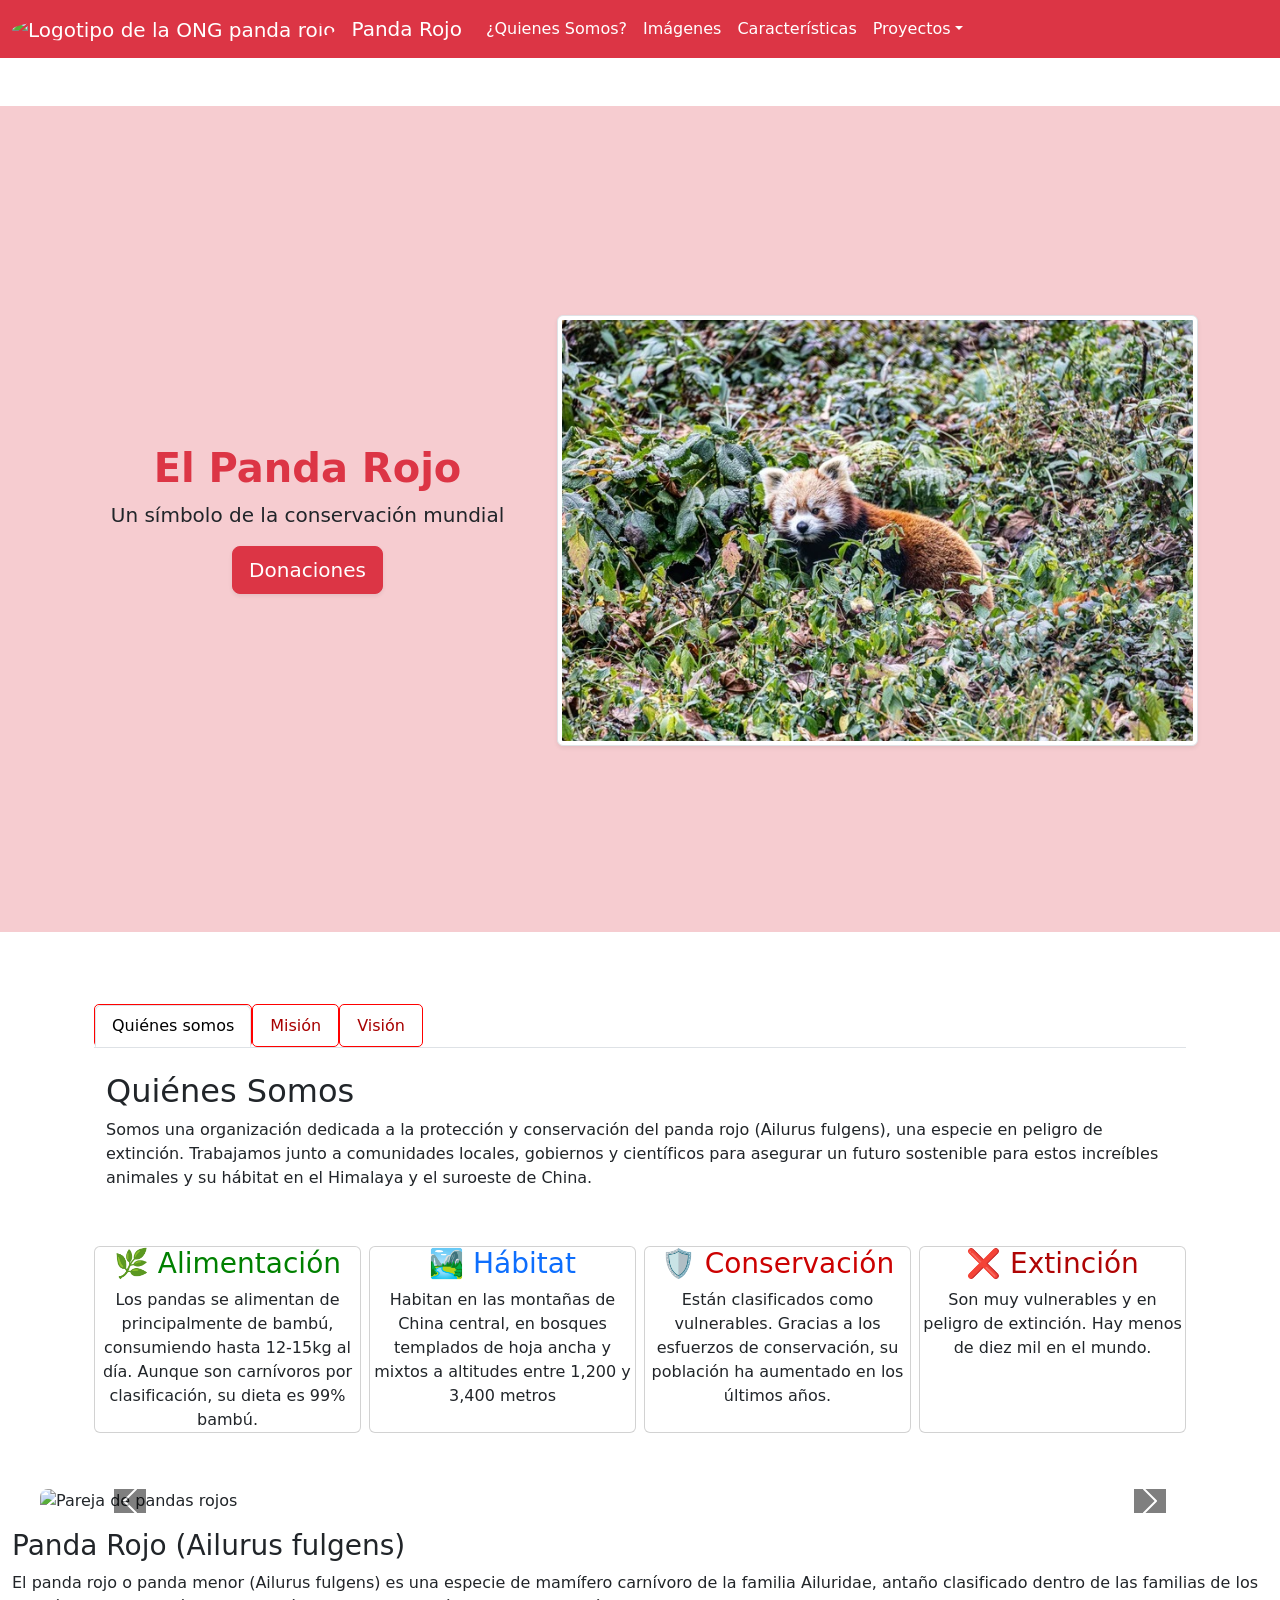
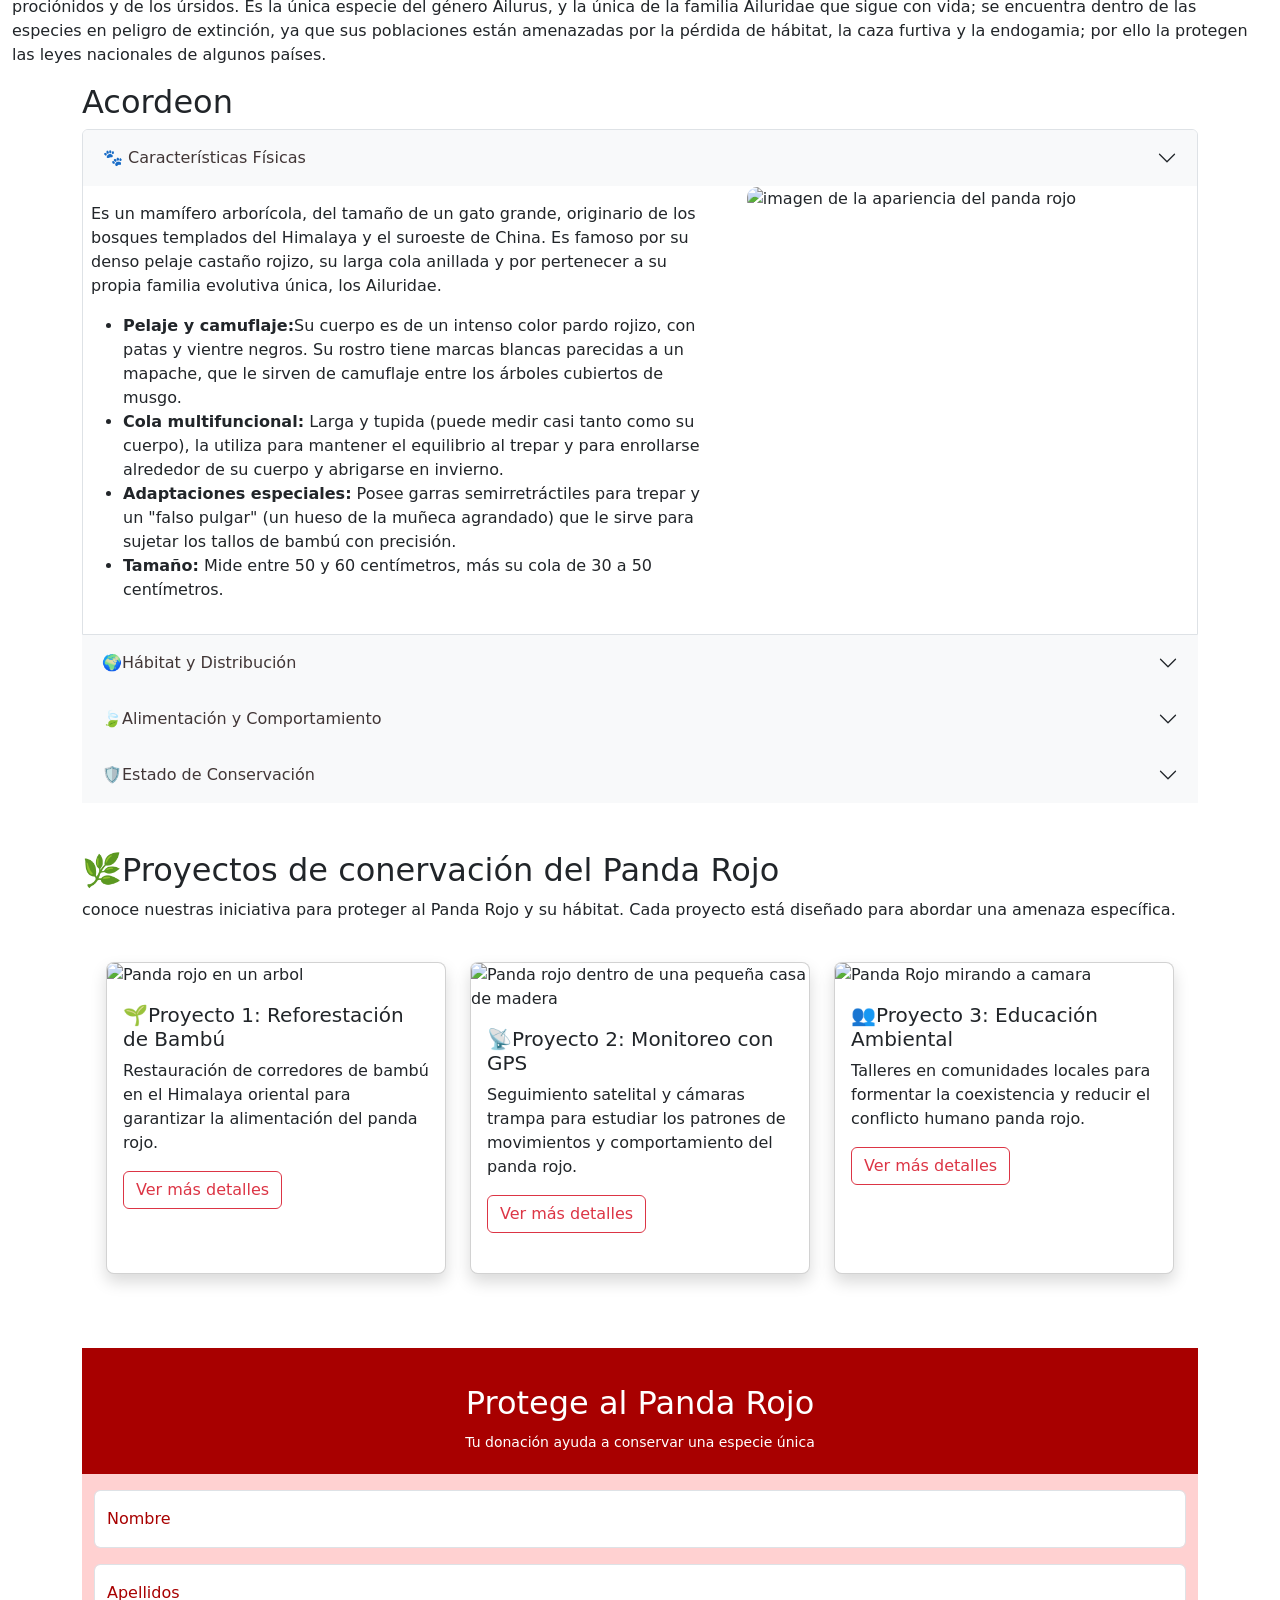
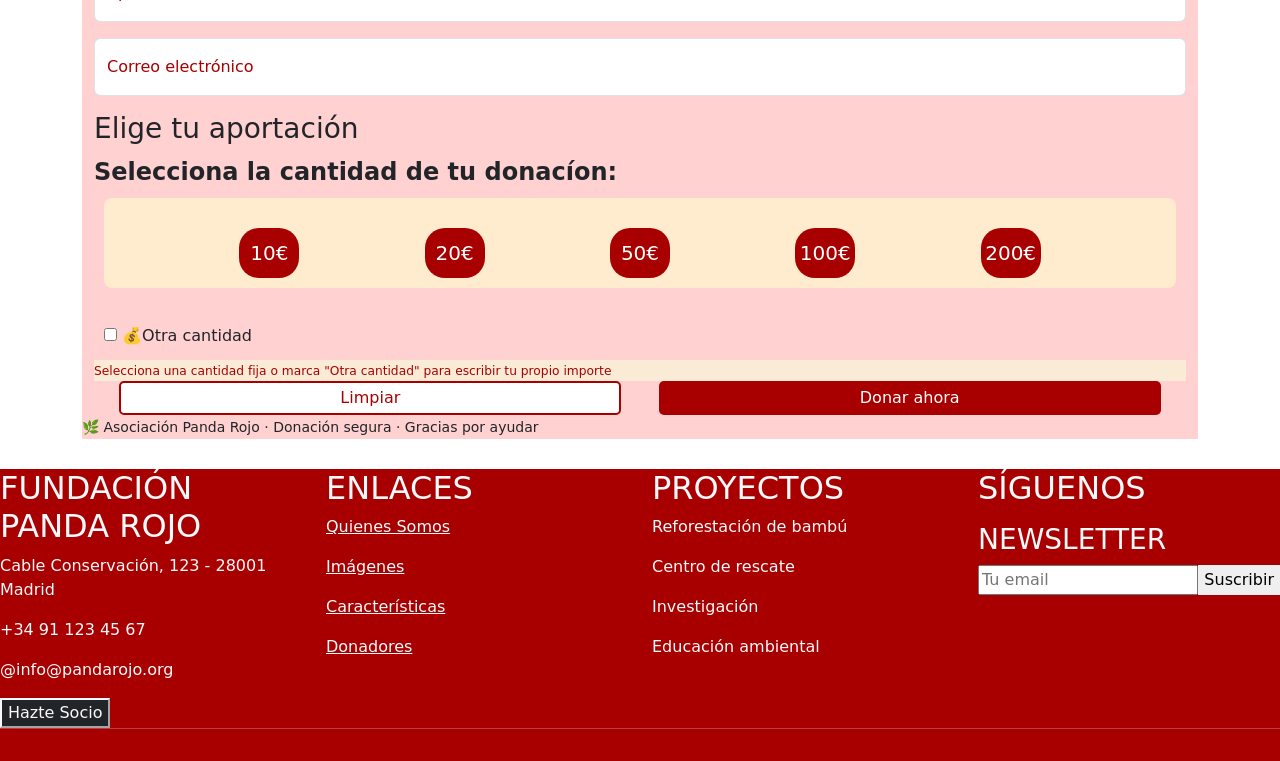
==== index.html @ 5aed1ffd "fsfs" ====
<!DOCTYPE html>
<html lang="es">

<head>
  <meta charset="UTF-8">
  <meta name="viewport" content="width=device-width, initial-scale=1.0">
  <meta name="description" content="Esta pagina es de una ONG para el apoyo del panda Rojo">
  <link rel="stylesheet" href="https://cdnjs.cloudflare.com/ajax/libs/font-awesome/7.0.1/css/all.min.css" integrity="sha512-2SwdPD6INVrV/lHTZbO2nodKhrnDdJK9/kg2XD1r9uGqPo1cUbujc+IYdlYdEErWNu69gVcYgdxlmVmzTWnetw==" crossorigin="anonymous" referrerpolicy="no-referrer" />
   <!-- Estilos cookies -->
  <link rel="stylesheet" href="com">
  <!-- Latest compiled and minified CSS -->
  <link href="https://cdn.jsdelivr.net/npm/bootstrap@5.3.8/dist/css/bootstrap.min.css" rel="stylesheet">

  <!-- Latest compiled JavaScript -->
  <script src="https://cdn.jsdelivr.net/npm/bootstrap@5.3.8/dist/js/bootstrap.bundle.min.js"></script>
    <link rel="icon" href="assets/images/favicon.png" type="image/x-icon">
    <link rel="preconnect" href="https://cdnjs.cloudflare.com" crossorigin>
    <link rel="preconnect" href="https://cdn.jsdelivr.net" crossorigin>
    <link rel="preload" as="image" href="assets/Images/Foto-hero-panda (1).webp" fetchpriority="high">
    <link rel="stylesheet" href="CSS-reto-5/style-reto-5-min.css">
    

  <title>ONG Panda Rojo</title>
</head>
<body>
   <header class="sticky-top">
  <nav class="navbar navbar-expand-sm bg-danger navbar-dark">
    <div class="container-fluid">
      <a class="navbar-brand" href="#">
        <img
          src="https://images.scalebranding.com/red-panda-logo-bfdabe08-b9e3-4516-91c6-111ee44fdf40.jpg" alt="Logotipo de la ONG panda rojo" loading="lazy" style="width:50px; border-radius: 50%;" class="">
      </a>
      <a class="navbar-brand" href="#">Panda Rojo</a> 
      <button class="navbar-toggler" type="button" data-bs-toggle="collapse" data-bs-target="#collapsibleNavbar" aria-label="Barra de navegación de la web">
      <span class="navbar-toggler-icon"></span>
      </button>
      <div class="collapse navbar-collapse text-end" id="collapsibleNavbar">
        <ul class="navbar-nav">
          <li class="nav-item2">
            <a class="nav-link" style="color: white;" href="#Section-bts-1">¿Quienes Somos?</a>
          </li>
          <li class="nav-item2">
            <a class="nav-link" style="color: white;" href="#demo">Imágenes</a>
          </li>
          <li class="nav-item2">
            <a class="nav-link" style="color: white;" href="#accordion">Características</a>
          </li>
          <li class="nav-item2 dropdown">
            <a class="nav-link dropdown-toggle" style="color: white;" href="#" role="button" data-bs-toggle="dropdown">Proyectos</a>
            <ul class="dropdown-menu text-end">
              <li><a class="dropdown-item" href="#card-1">Proyecto 1</a></li>
              <li><a class="dropdown-item" href="#">Proyecto 2</a></li>
              <li><a class="dropdown-item" href="#">Proyecto 3</a></li>
            </ul>
          </li>
        </ul>
      </div>
    </div>
  </nav>
</header>

<main>

  <!-- hero -->
  <section class="container-fluid my-5 py-2 bg-danger bg-opacity-25" >
    <div class="container">
      <div class="row align-items-center d-flex justify-content-center text-center hero">
        <div class="col-md-5 order-1 order-md-0">
          <h1 class="text-danger fs-1 fw-bolder">El Panda Rojo</h1>
          <p class="lead">Un símbolo de la conservación mundial</p>
          <button class="btn btn-danger text-white btn-lg shadow-sm">Donaciones</button>
        </div>
        <div class="col-md-7 order-0 mt-4 mt-md-4 order-md-1 text-center">
          <img src="assets/Images/Foto-hero-panda (1).webp" fetchpriority="high" alt="Panda Rojo en bosque"
            class="img-fluid img-thumbnail shadow-sm w-100">
        </div>
      </div>
    </div>
  </section>

  <section class="container-fluid my-5 py-2" id="Section-bts-1">
    <div class="container">
      <div class="container mt-3">
        <!-- Nav tabs -->
        <ul class="nav nav-tabs" role="tablist">
          <li class="nav-item">
            <a class="nav-link active nav-1" data-bs-toggle="tab" href="#home" aria-label="¿Ha que se dedica nuestra organización?"><i
                class="fa-brands fa-pied-piper-hat"></i>Quiénes somos</a>
          </li>
          <li class="nav-item">
            <a class="nav-link nav-1" aria-label="Nuestro onjetivo dentro de la empresa" data-bs-toggle="tab" href="#menu1"><i class="fa-solid fa-tree"></i>Misión</a>
          </li>
          <li class="nav-item">
            <a class="nav-link nav-1" aria-label="Nuestra meta para el futuro de esta especie" data-bs-toggle="tab" href="#menu2"><i class="fa-solid fa-paw"></i>Visión</a>
          </li>
        </ul>

        <!-- Tab panes -->
        <div class="tab-content">
          <div id="home" class="container tab-pane active"><br>
            <h2>Quiénes Somos</h2>
            <p>Somos una organización dedicada a la protección y conservación del panda rojo (Ailurus fulgens), una
              especie en peligro de extinción. Trabajamos junto a comunidades locales, gobiernos y científicos para
              asegurar un futuro sostenible para estos increíbles animales y su hábitat en el Himalaya y el suroeste de
              China.</p>
          </div>
          <div id="menu1" class="container tab-pane fade"><br>
            <h2>Misión</h2>
            <p>Proteger al panda rojo y su ecosistema mediante programas de conservación, reforestación, educación
              ambientaly combate al tráfico ilegal. Buscamos reducir la pérdida de hábitat y promover la coexistencia
              armoniosa entre humanos y pandas rojos.</p>
          </div>
          <div id="menu2" class="container tab-pane fade"><br>
            <h2>Visión</h2>
            <p>Un mundo donde las poblaciones de pandas rojos prosperen en estado salvaje, sus bosques estén protegidos
              y las comunidades locales sean aliadas activas en la conservación de la biodiversidad.</p>
          </div>
        </div>
      </div>
      <div class="container">
        <div class="row mt-5 text-center g-2 justify-content-center align-items-center align-items-stretch">
          <div class="col-lg-3 col-md-6">
          <div class="card card-item w-100 h-100">
            <h3 class="card-title" style="color: green;"  aria-label="¿Cual es la principal comida del Panda rojo?">🌿 Alimentación</h3>
            <p class="card-text">Los pandas se alimentan de principalmente de bambú, consumiendo hasta 12-15kg al día.
              Aunque son carnívoros por clasificación, su dieta es 99% bambú.</p>
          </div>
         </div>
         <div class="col-lg-3 col-md-6">
          <div class="card card-item w-100 h-100">
            <h3 class="card-title text-primary" aria-label="¿En que ambiente se encuentran los pandas rojos?">🏞️ Hábitat</h3>
            <p class="card-text">Habitan en las montañas de China central, en bosques templados de hoja ancha y mixtos a
              altitudes entre 1,200 y 3,400 metros</p>
          </div>
        </div>
          <div class="col-lg-3 col-md-6">
          <div class="card card-item w-100 h-100">
            <h3 class="card-title" aria-label="¿Como se han podido conservar los pandas rojos?" style="color: rgb(204, 1, 1);">🛡️ Conservación</h3>
            <p class="card-text">Están clasificados como vulnerables. Gracias a los esfuerzos de conservación, su
              población ha aumentado en los últimos años.</p>
          </div>
        </div>
          <div class="col-lg-3 col-md-6">
          <div class="card card-item w-100 h-100">
            <h3 class="card-title" aria-label="¿Los pandas rojos estan en peligro de extinción?" style="color: rgb(175, 4, 4);">❌ Extinción</h3>
            <p class="card-text">Son muy vulnerables y en peligro de extinción. Hay menos de diez mil en el mundo.</p>
          </div>
        </div>
        
        </div>
      </div>
    </div>
  </section>

  <div class="cont-carrousel">
    <!-- Carousel -->
    <div id="demo" class="carousel slide rounded-3 overflow-hidden" data-bs-ride="carousel">

      <!-- Indicators/dots -->
      <div class="carousel-indicators">
        <button type="button" data-bs-target="#demo" data-bs-slide-to="0" class="active" aria-label="slide1"></button>
        <button type="button" data-bs-target="#demo" data-bs-slide-to="1" aria-label="slide2"></button>
        <button type="button" data-bs-target="#demo" data-bs-slide-to="2" aria-label="slide3"></button>
      </div>

      <!-- The slideshow/carousel -->
      <div class="carousel-inner">
        <div class="carousel-item active">
          <img src="https://images.pexels.com/photos/146080/pexels-photo-146080.jpeg" alt="Pareja de pandas rojos"  loading="lazy" class="d-block"
            style="width:100%">
          <div class="carousel-caption">
            <h3 style="color: red;">Panda Rojo</h3>
            <p style="color: #5f0000;">Achuchable</p>
          </div>
        </div>
        <div class="carousel-item">
          <img src="https://images.pexels.com/photos/146069/pexels-photo-146069.jpeg" alt="Panda rojo durmiendo"  loading="lazy" class="d-block"
            style="width:100%">
          <div class="carousel-caption">
            <h3 style="color: red;">Panda Rojo</h3>
            <p style="color: #a80000;">Tierno</p>
          </div>
        </div>
        <div class="carousel-item">
          <img src="https://images.pexels.com/photos/34296800/pexels-photo-34296800.jpeg"  loading="lazy" alt="Panda rojo intrigado" class="d-block"
            style="width:100%">
          <div class="carousel-caption">
            <h3 style="color: red;">panda Rojo</h3>
            <p style="color: #a80000;">curioso</p>
          </div>
        </div>
      </div>

      <!-- Left and right controls/icons -->
      <button class="carousel-control-prev" type="button" data-bs-target="#demo" data-bs-slide="prev" aria-label="imagen anterior">
        <span class="carousel-control-prev-icon"></span>
      </button>
      <button class="carousel-control-next" type="button" data-bs-target="#demo" data-bs-slide="next" aria-label="siguiente imagen">
        <span class="carousel-control-next-icon"></span>
      </button>
    </div>

  </div>

  <div class="container-fluid mt-3">
    <h3>Panda Rojo (Ailurus fulgens)</h3>
    <p>El panda rojo o panda menor (Ailurus fulgens) es una especie de mamífero carnívoro de la familia Ailuridae,
      antaño clasificado dentro de las familias de los prociónidos y de los úrsidos. Es la única especie del género
      Ailurus, y la única de la familia Ailuridae que sigue con vida; se encuentra dentro de las especies en peligro de
      extinción, ya que sus poblaciones están amenazadas por la pérdida de hábitat, la caza furtiva y la endogamia; por
      ello la protegen las leyes nacionales de algunos países.</p>
  </div>

  <div class="container mt-3">
    <h2>Acordeon</h2>
    <div class="accordion" id="accordion">
      <div class="accordion-item">
        <div class="accordion-header">
          <a class="collapsed accordion-button text-decoration-none" data-bs-toggle="collapse" href="#collapseOne" aria-label="Apariencia física del panda rojo">
            🐾 Características Físicas
          </a>
        </div>
        <div id="collapseOne" class="collapse show" data-bs-parent="#accordion">
          <div class="row">
            <div class="accordion-body col-md-7">
              <P>Es un mamífero arborícola, del tamaño de un gato grande, originario de los bosques templados del
                Himalaya y el suroeste de China. Es famoso por su denso pelaje castaño rojizo, su larga cola anillada y
                por pertenecer a su propia familia evolutiva única, los Ailuridae.</P>
                <ul>
              <li><strong>Pelaje y camuflaje:</strong>Su cuerpo es de un intenso color pardo rojizo, con patas y vientre
                negros. Su rostro tiene marcas blancas parecidas a un mapache, que le sirven de camuflaje entre los
                árboles cubiertos de musgo.</li>
              <li><strong>Cola multifuncional:</strong> Larga y tupida (puede medir casi tanto como su cuerpo), la
                utiliza para mantener el equilibrio al trepar y para enrollarse alrededor de su cuerpo y abrigarse en
                invierno.</li>
              <li><strong>Adaptaciones especiales:</strong> Posee garras semirretráctiles para trepar y un "falso
                pulgar" (un hueso de la muñeca agrandado) que le sirve para sujetar los tallos de bambú con precisión.
              </li>
              <li><strong>Tamaño:</strong> Mide entre 50 y 60 centímetros, más su cola de 30 a 50 centímetros.</li>
              </ul>
            </div>
            <div class="accordion-image col-md-5">
              <img src="https://images.pexels.com/photos/19542077/pexels-photo-19542077.jpeg"  loading="lazy" alt="imagen de la apariencia del panda rojo"
                style="width: 100%; height: auto; border-radius: 10px;" class="img-fluid">
            </div>
          </div>
        </div>
      </div>
      <div class="accordion">
        <div class="card-header">
          <a class="collapsed accordion-button text-decoration-none" data-bs-toggle="collapse" href="#collapseTwo" aria-label="Donde se encuentra mayormente situada esta especie">
            🌍Hábitat y Distribución
          </a>
        </div>
        <div id="collapseTwo" class="collapse" data-bs-parent="#accordion">
          <div class="row">
            <div class="accordion-image col-md-5">
              <img src="https://images.pexels.com/photos/7204747/pexels-photo-7204747.jpeg"  loading="lazy" alt="Panda rojo en los bosques templados en altas montañas de Asia"
                style="width: 100%; height: 300px; border-radius: 10px;" class="img-fluid">
            </div>
            <div class="accordion-body col-md-7">
              <h3>El panda rojo (Ailurus fulgens) habita exclusivamente en los bosques templados de alta montaña de
                Asia, a altitudes de entre $1.500 ÷ 4.000 m. Su área de distribución se extiende a lo largo de la
                cordillera del Himalaya, abarcando partes de Nepal, India, Bután, el norte de Birmania y el suroeste de
                China. Esta especie depende fundamentalmente de los ecosistemas montañosos para sobrevivir.</h3>
            </div>
          </div>
        </div>
      </div>
      <div class="accordion">
        <div class="accordion-header">
          <a class="collapsed accordion-button text-decoration-none" data-bs-toggle="collapse" href="#collapseThree" aria-label="Cual es el comportamiento y metabolismo del panda rojo">
            🍃Alimentación y Comportamiento
          </a>
        </div>
        <div id="collapseThree" class="collapse" data-bs-parent="#accordion">
          <div class="row">
            <div class="accordion-body col-md-7">
              <p>El panda rojo (Ailurus fulgens) es un mamífero de hábitos solitarios y trepador, originario de los
                bosques templados del Himalaya y China. Pese a estar clasificado dentro del orden de los carnívoros, su
                dieta y estilo de vida son sumamente pacíficos y especializados.</p>

              <h4>Alimentación</h4>
              <p>La dieta del panda rojo es herbívora en un 90 %, aunque se complementa de forma omnívora.</p>
              <ul>
                <li><strong>Bambú:</strong>Las hojas y brotes tiernos representan la base de su alimentación.</li>
                <li><strong>Nutrición limitada:</strong> Extrae pocos nutrientes y debe comer grandes cantidades a
                  diario.</li>
                <li><strong>Consumo diario:</strong>Ingiere entre el 20 % y el 30 % de su peso corporal en bambú cada
                  día.</li>
                <li><strong>Dieta complementaria:</strong>Añade frutas silvestres, bayas, flores, insectos y pequeños
                  huevos de aves.</li>
                <li><strong>Falso pulgar:</strong>Posee una extensión del hueso de la muñeca que le ayuda a agarrar y
                  pelar las ramas.</li>
              </ul>
            </div>
            <div class="accordion-image col-md-5">
              <img src="https://images.pexels.com/photos/17816781/pexels-photo-17816781.jpeg"  loading="lazy" alt="Panda rojo alimentandose de una rama"
                style="width: 100%; height: 300px; border-radius: 10px;">
            </div>
          </div>
        </div>
        <div class="accordion">
          <div class="accordion-header">
            <a class="collapsed accordion-button text-decoration-none" data-bs-toggle="collapse" href="#collapseFour" aria-label="¿Cuantos especimenes quedan del panda rojo segun los informes actuales?">
              🛡️Estado de Conservación
            </a>
          </div>
          <div id="collapseFour" class="collapse" data-bs-parent="#accordion">
            <div class="row">
              <div class="accordion-image col-md-5">
                <img src="https://images.pexels.com/photos/13206787/pexels-photo-13206787.jpeg"  loading="lazy" alt="Ailurus fulgens mas conocido como Panda Rojo estando cuidado dentro de un recinto en el zoo"
                  style="width: 100%; height: 300px; border-radius: 10px;">
              </div>
              <div class="accordion-body col-md-7">
                <h4>El panda rojo (Ailurus fulgens) se encuentra catalogado oficialmente como En Peligro de extinción
                  por la Unión Internacional para la Conservación de la Naturaleza (UICN). Se estima que su población
                  silvestre es decreciente y apenas quedan entre 2,500 y 10,000 ejemplares en estado salvaje.</h4>
              </div>
            </div>
          </div>
        </div>
      </div>
    </div>

    <section id="Proyectos-panda" class="my-5">
        <h2>🌿Proyectos de conervación del Panda Rojo</h2>
        <p>conoce nuestras iniciativa para proteger al Panda Rojo y su hábitat. Cada proyecto está diseñado para abordar una amenaza específica.</p>
        <div class="container p-4 mb-4">
           <div class="row align-items-stretch g-4">
               <div class="col-md-4">
                  <div class="card mb-4 shadow card h-100 view-details rounded-3" data-product="detalle1" id="card-1" style="cursor: pointer;">
                    <img src="https://images.unsplash.com/photo-1630007736540-fe5a9f7a4195?w=500&auto=format&fit=crop&q=60&ixlib=rb-4.1.0&ixid=M3wxMjA3fDB8MHxzZWFyY2h8Mjd8fHBhbmRhJTIwcm9qb3xlbnwwfDB8MHx8fDA%3D" class="card-img-panda rounded-3" alt="Panda rojo en un arbol" data-bs-toggle="modal" data-bs-target="#exampleModal">
                    <div class="card-body">
                         <h5 class="card-title">🌱Proyecto 1: Reforestación de Bambú</h5>
                         <p class="card-text">Restauración de corredores de bambú en el Himalaya oriental para garantizar la alimentación del panda rojo.</p>
                         <button class="btn btn-outline-danger view-details" data-bs-toggle="modal" data-bs-target="#exampleModal"><i class="fa-solid fa-eye"></i>Ver más detalles</button>
                    </div>
                  </div>
               </div>
               <div class="col-md-4">
                  <div class="card mb-4 shadow card h-100 view-details rounded-3" data-product="detalle2" style="cursor: pointer;">
                    <img src="https://images.unsplash.com/photo-1656899368797-6dd8b7418e28?w=500&auto=format&fit=crop&q=60&ixlib=rb-4.1.0&ixid=M3wxMjA3fDB8MHxzZWFyY2h8Mjl8fHBhbmRhJTIwcm9qb3xlbnwwfDB8MHx8fDA%3D" class="card-img-panda rounded-3" alt="Panda rojo dentro de una pequeña casa de madera" data-bs-toggle="modal" data-bs-target="#exampleModal2">
                    <div class="card-body">
                         <h5 class="card-title">📡Proyecto 2: Monitoreo con GPS</h5>
                         <p class="card-text">Seguimiento satelital y cámaras trampa para estudiar los patrones de movimientos y comportamiento del panda rojo.</p>
                         <button class="btn btn-outline-danger view-details" data-bs-toggle="modal" data-bs-target="#exampleModal2"><i class="fa-solid fa-eye"></i>Ver más detalles</button>
                    </div>
                  </div>
               </div>
               <div class="col-md-4">
                  <div class="card mb-4 shadow card h-100 view-details rounded-3" data-product="detalle3" style="cursor: pointer;">
                    <img src="https://images.unsplash.com/photo-1698720835617-ef2b9c830b54?w=500&auto=format&fit=crop&q=60&ixlib=rb-4.1.0&ixid=M3wxMjA3fDB8MHxzZWFyY2h8Mzh8fHBhbmRhJTIwcm9qb3xlbnwwfDB8MHx8fDA%3D" class="card-img-panda rounded-3" alt="Panda Rojo mirando a camara" data-bs-toggle="modal" data-bs-target="#exampleModal3">
                    <div class="card-body">
                         <h5 class="card-title">👥Proyecto 3: Educación Ambiental</h5>
                         <p class="card-text">Talleres en comunidades locales para formentar la coexistencia y reducir el conflicto humano panda rojo.</p>
                         <button class="btn btn-outline-danger view-details" data-bs-toggle="modal" data-bs-target="#exampleModal3"><i class="fa-solid fa-eye"></i>Ver más detalles</button>
                    </div>
                  </div>
               </div>
           </div>
        </div>

        <!-- Modal -->
<div class="modal fade" id="exampleModal" tabindex="-1" aria-labelledby="exampleModalLabel" aria-hidden="true">
  <div class="modal-dialog">
    <div class="modal-content">
      <div class="modal-header bg-danger text-light">
        <h5 class="modal-title" id="exampleModalLabel">🌱 Proyecto 1: Reforestación de Bambú</h5>
        <button type="button" class="btn-close" data-bs-dismiss="modal" aria-label="Close"></button>
      </div>
      <div class="modal-body">
        <img src="https://images.unsplash.com/photo-1630007736540-fe5a9f7a4195?w=500&auto=format&fit=crop&q=60&ixlib=rb-4.1.0&ixid=M3wxMjA3fDB8MHxzZWFyY2h8Mjd8fHBhbmRhJTIwcm9qb3xlbnwwfDB8MHx8fDA%3D" alt="Panda rojo en un arbol" class="rounded-3 w-100">
        <p class="my-2"><strong>Objetivo:</strong> Restaurar 50 hectáreas de bosque de bambú en el Himalaya oriental.</p>
        <ul>
          <li><strong>Acciones:</strong> Plantación de 10,00 brotes de bambú nativo.</li>
          <li><strong>Beneficio:</strong> Asegura la fuente de alimentación del panda rojo.</li>
          <li><strong>Impacto:</strong> Beneficia a más de 30 especies de fauna local.</li>
        </ul>
        <p class="bg-success-subtle text-success p-3 rounded-3"><i class="fa-solid fa-circle-check"></i> <strong>Meta 2026:</strong> 30% de la superficie reforestada.</p>
      </div>
      <div class="modal-footer">
        <button type="button" class="btn btn-outline-danger" data-bs-dismiss="modal">Cerrar</button>
        <button type="button" class="btn btn-danger"><i class="fa-solid fa-heart"></i>Apoyar este proyecto</button>
      </div>
    </div>
  </div>
</div>
        <!-- Modal -->
<div class="modal fade2" id="exampleModal2" tabindex="-1" aria-labelledby="exampleModalLabel" aria-hidden="true">
  <div class="modal-dialog">
    <div class="modal-content">
      <div class="modal-header bg-danger text-light">
        <h5 class="modal-title" id="exampleModalLabel">📡 Proyecto 2: Monitoreo con GPS</h5>
        <button type="button" class="btn-close" data-bs-dismiss="modal" aria-label="Close"></button>
      </div>
      <div class="modal-body">
        <img src="https://images.unsplash.com/photo-1656899368797-6dd8b7418e28?w=500&auto=format&fit=crop&q=60&ixlib=rb-4.1.0&ixid=M3wxMjA3fDB8MHxzZWFyY2h8Mjl8fHBhbmRhJTIwcm9qb3xlbnwwfDB8MHx8fDA%3D" alt="Panda rojo en un arbol" class="rounded-3 w-100">
        <p class="my-2"><strong>Objetivo:</strong> Mantener localizado y vigilado a la mayoria de pandas Rojos posibles para asegurarse de la protección de estos.</p>
        <ul>
          <li><strong>Acciones:</strong> configurar satelites y implatar varias camaraas alrededor de la zona</li>
          <li><strong>Beneficio:</strong> Asegura la seguridad del panda rojo.</li>
          <li><strong>Impacto:</strong> Beneficia a la seguridad de los pandas</li>
        </ul>
        <p class="bg-success-subtle text-success p-3 rounded-3"><i class="fa-solid fa-circle-check"></i> <strong>Meta 2026:</strong> Mantener seguro al menos de 300-800 especimenes</p>
      </div>
      <div class="modal-footer">
        <button type="button" class="btn btn-outline-danger" data-bs-dismiss="modal">Cerrar</button>
        <button type="button" class="btn btn-danger"><i class="fa-solid fa-heart"></i>Apoyar este proyecto</button>
      </div>
    </div>
  </div>
</div>
        <!-- Modal -->
<div class="modal fade3" id="exampleModal3" tabindex="-1" aria-labelledby="exampleModalLabel" aria-hidden="true">
  <div class="modal-dialog">
    <div class="modal-content">
      <div class="modal-header bg-danger text-light">
        <h5 class="modal-title" id="exampleModalLabel">👥 Proyecto 3: Educación Ambiental</h5>
        <button type="button" class="btn-close" data-bs-dismiss="modal" aria-label="Close"></button>
      </div>
      <div class="modal-body">
        <img src="https://images.unsplash.com/photo-1698720835617-ef2b9c830b54?w=500&auto=format&fit=crop&q=60&ixlib=rb-4.1.0&ixid=M3wxMjA3fDB8MHxzZWFyY2h8Mzh8fHBhbmRhJTIwcm9qb3xlbnwwfDB8MHx8fDA%3D" alt="Panda rojo en un arbol" class="rounded-3 w-100">
        <p class="my-2"><strong>Objetivo:</strong> Restaurar 50 hectáreas de bosque de bambú en el Himalaya oriental.</p>
        <ul>
          <li><strong>Acciones:</strong> Plantación de 10,00 brotes de bambú nativo.</li>
          <li><strong>Beneficio:</strong> Asegura la fuente de alimentación del panda rojo.</li>
          <li><strong>Impacto:</strong> Beneficia a más de 30 especies de fauna local.</li>
        </ul>
        <p class="bg-success-subtle text-success p-3 rounded-3"><i class="fa-solid fa-circle-check"></i> <strong>Meta 2026:</strong> Mantener un ambiente seguro para los pandas Rojos</p>
      </div>
      <div class="modal-footer">
        <button type="button" class="btn btn-outline-danger" data-bs-dismiss="modal">Cerrar</button>
        <button type="button" class="btn btn-danger"><i class="fa-solid fa-heart"></i>Apoyar este proyecto</button>
      </div>
    </div>
  </div>
</div>
    </section>

    <section class="section-form" id="proyecto">
      <div class="padre-form">
        <div class="div-sub-1">
            <p><i class="fa-solid fa-paw"></i><i class="fa-solid fa-tree"></i><i class="fa-solid fa-heart"></i></p>
            <h2>Protege al Panda Rojo</h2>
            <small>Tu donación ayuda a conservar una especie única</small>
        </div>
        <div class="div-sub-2">
          <div class="container mt-3">
            <form action="https://formsubmit.co/aneudyrseverino@gmail.com" method="POST">
             <div class="form-floating mb-3 mt-3">
                   <input type="text" class="form-control" id="text1" name="name"
                   placeholder="Usa tu nombre" required pattern="^[A-Za-zñÑáéíóúÁÉÍÓÚüÜ\s]+$" aria-label="Aqui puedes escribir tu nombre para la donación, es un campo obligatorio">
                   <label for="text1" style="color: #a80000;"><i class="fa-solid fa-user"></i>Nombre</label>    
              </div>
              <div class="form-floating mb-3 mt-3">
                    <input type="text" class="form-control" id="text2" name="name" placeholder="Usa tus apellidos" pattern="^[A-Za-zñÑáéíóúÁÉÍÓÚüÜ\s]+$" required aria-label="Aqui escribe tu apellido para la donación, es un campo obligatorio">
                    <label for="text2" style="color: #a80000;"><i class="fa-solid fa-user-group"></i>Apellidos</label>
              </div>
              <div class="form-floating mb-3 mt-3">
                <input type="email" class="form-control" id="email2" placeholder="Pon tu correo" name="email" required pattern="^[^@\s]+@[^@\s]+\.[^@\s]{2,}$" aria-label="Aqui tienes que escribir tu correo electrónico, revisa que la direccion de correo sea correcta, es un campo obligatorio">
                <label for="email" style="color: #a80000;"><i class="fa-solid fa-envelope"></i>Correo electrónico</label>
              </div>

              <h3 aria-label="En este apartado puedes elegir que cantidad donar para ayudar con nuestros objetivos a futuro."><i class="fa-solid fa-hand-holding-medical"></i>Elige tu aportación</h3>
              <fieldset class="mb-4">
                <legend class="form-label fw-bold">
                  Selecciona la cantidad de tu donacíon:
                </legend>
              <div class="containers2">
              <div class="rating-containers">
                <div class="rating-option">
                  <input type="radio" name="satisfaccion" id="rating-1" value="1">
                  <label for="rating-1">10€</label>
                </div>
                <div class="rating-option">
                  <input type="radio" name="satisfaccion" id="rating-2" value="2">
                  <label for="rating-2">20€</label>
                </div>
                <div class="rating-option">
                  <input type="radio" name="satisfaccion" id="rating-3" value="3">
                  <label for="rating-3">50€</label>
                </div>
                <div class="rating-option">
                  <input type="radio" name="satisfaccion" id="rating-4" value="4">
                  <label for="rating-4">100€</label>
                </div>
                <div class="rating-option">
                  <input type="radio" name="satisfaccion" id="rating-5" value="5">
                  <label for="rating-5">200€</label>
                </div>
              </div>
              </div>
              </fieldset>
              <div class="cantidad">
                <input type="checkbox" name="checkbox" id="checkbox" aria-label="cualquier otra aportación que quieras">
                <label for="checkbox">💰Otra cantidad</label>
                <input type="number" name="numero" id="numero" aria-label="Introduce un numero"> 
            </div>
            <div class="small">
            <small style="color: #a80000;"><i class="fa-solid fa-circle-info"></i>Selecciona una cantidad fija o marca "Otra cantidad" para escribir tu propio importe</small>
            </div>
          </div>
          </div>
              <div class="containers-botons">
                <button class="button-1" type="reset" aria-label="Con este boton puedes borrar tu donación"><i class="fa-solid fa-eraser"></i>Limpiar</button>
                <button class="button-2" type="submit" aria-label="Con este otro boton puedes enviar tu donación"><i class="fa-solid fa-heart"></i>Donar ahora</button>
              </div>
                <small>🌿 Asociación Panda Rojo · Donación segura · Gracias por ayudar</small>
          </div>
           </section>
        </div>
      </form>
  </main>

  <footer style="background-color: #a80000;">
       <div class="main-footer row text-light">
           <div class="col-md-3">
               <h2>FUNDACIÓN PANDA ROJO</h2> 
               <p><i class="fa-solid fa-house"></i>Cable Conservación, 123 - 28001 Madrid</p>
               <p><i class="fa-solid fa-phone"></i>+34 91 123 45 67</p>
               <p>@info@pandarojo.org</p>
               <button class="btn-footer border-light bg-dark text-light">Hazte Socio</button>
           </div>
           <div class="col-md-3">
               <h2>ENLACES</h2>
                  <p><a href="#Section-bts-1" class="a1-1 text-light">Quienes Somos</a></p>
                  <p><a href="#demo" class="a1-1 text-light">Imágenes</a></p>
                  <p><a href="#accordion" class="a1-1 text-light">Características</a></p>
                  <p><a href="#proyecto" class="a1-1 text-light">Donadores</a></p>
           </div>
           <div class="col-md-3">
              <h2>PROYECTOS</h2>
              <p>Reforestación de bambú</p>
              <p>Centro de rescate</p>
              <p>Investigación</p>
              <p>Educación ambiental</p>
           </div>
           <div class="col-md-3">
            <div>
               <h2>SÍGUENOS</h2>
               <p> <i class="fa-brands fa-facebook"></i></p>
               <p><i class="fa-brands fa-x-twitter"></i></p>
               <p><i class="fa-brands fa-instagram"></i></p>
               <p><i class="fa-brands fa-youtube"></i></p>
            </div> 
            <h3>NEWSLETTER</h3>
            <div class="new-container d-flex justify-content-center w-100">
              <input type="text" class="form-control2 w-100" id="email" placeholder="Tu email" name="email" required pattern="^[^@\s]+@[^@\s]+\.[^@\s]{2,}$">
              <button class="btn-footer border-0">Suscribir</button>
            </div>
           </div>
           <hr>
           <div>
              <p></p>
              <small></small>
              <small></small>
           </div>
       </div>
  </footer>

     <!-- Colocarlo antes del body -->
     <a href="#" class="scroll-to-top" id="scrollTopBtn" aria-label="boton hacia arriba">
      <i class="fas fa-arrow-up"></i>
  </a>
  <script src="JS-reto-5/JV-Reto-5.js"></script>
</body>

</html>
---- CSS-reto-5/style-reto-5-min.css ----
body{height:2000px}ul li:hover{background-color:rgba(0,0,0,.432);transition:all ease .5s}.dropdown-item:hover{background-color:rgba(0,253,0,.575);transition:all ease .5s}.navbar-toggler[aria-expanded="true"] .navbar-toggler-icon{background-image:none;display:inline-flex;align-items:center;justify-content:center;width:1.5em;height:1.5em}.navbar-toggler[aria-expanded="true"] .navbar-toggler-icon::before{content:"\2715";color:white}.carousel-control-prev-icon{background-color:black}.carousel-control-next-icon{background-color:black}#demo{width:100%;margin:0 auto}.cont-carrousel{max-width:1200px;margin:0 auto}.accordion-button.collapsed{background-color:#f8f9fa;color:#413636}.accordion-button:not(.collapsed){background-color:#ffe6e6;color:#a80000;box-shadow:none}.accordion-button:focus{box-shadow:none}.nav-1{color:#a80000;border:solid 5px}.nav-item{border:solid 1px red;border-radius:5px}.nav-item:hover{background-color:rgba(0,0,0,.966)}.nav-item:active{background-color:#a80000}.section-form{margin-top:50px}.padre-form{background-color:rgb(255,209,209);width:100%;margin:0 auto}.div-sub-1{background-color:#a80000;text-align:center;color:rgb(255,255,255);padding:20px}.div-sub-1 h3{font-size:5dvh}.containers2{background-color:blanchedalmond;border-radius:8px;padding:10px;margin:10px}.rating-containers{display:flex;justify-content:space-evenly;margin:20px 0 0 0}.rating-option{text-align:center;cursor:pointer}.rating-option input{display:none}.rating-option label{display:block;width:60px;line-height:50px;border-radius:20px;background-color:#a80000;font-size:20px;cursor:pointer;transition:all .3s;color:rgb(255,255,255)}.rating-option input:checked+label{background-color:rgb(92,92,255);color:white;transform:scale(1.1)}.rating-option:hover label{background-color:rgb(0,59,110)}.rating-labels{display:flex;justify-content:space-between;margin-top:5px;font-size:12px;color:rgb(169,169,169)}.checkbox-group{margin:15px 0}.checkbox-group input{margin-right:10px}#numero{opacity:0}#checkbox:checked ~ #numero{opacity:1}.cantidad{margin:10px}.containers-botons{display:flex;justify-content:space-evenly}.button-1{border-radius:5px;text-align:center;width:45%;padding:3px;background-color:rgb(255,255,255);color:#a80000;border:solid 2px #a80000}.button-2{border-radius:5px;text-align:center;width:45%;padding:3px;background-color:#a80000;color:#ffffff;border:0}.small{background-color:antiquewhite;color:goldenrod}html{scroll-padding-top:100px;scroll-behavior:smooth}input:valid{border:1px solid green}input:user-invalid{border-color:red}.scroll-to-top{position:fixed;bottom:30px;right:30px;width:52px;height:52px;background-color:#dc3545;color:white;border-radius:50%;display:flex;align-items:center;justify-content:center;font-size:26px;cursor:pointer;box-shadow:0 4px 12px rgba(0,0,0,.25);transition:all .3s ease;z-index:1000;opacity:0;visibility:hidden;transform:scale(.8);text-decoration:none;border:none;outline:none}.scroll-to-top.show{opacity:1;visibility:visible;transform:scale(1)}.scroll-to-top:hover{background-color:#a71d2e;transform:scale(1.08);transition:all .2s ease;color:white}footer{margin-top:30px}@media (min-width:900px){.hero{min-height:90dvh}}
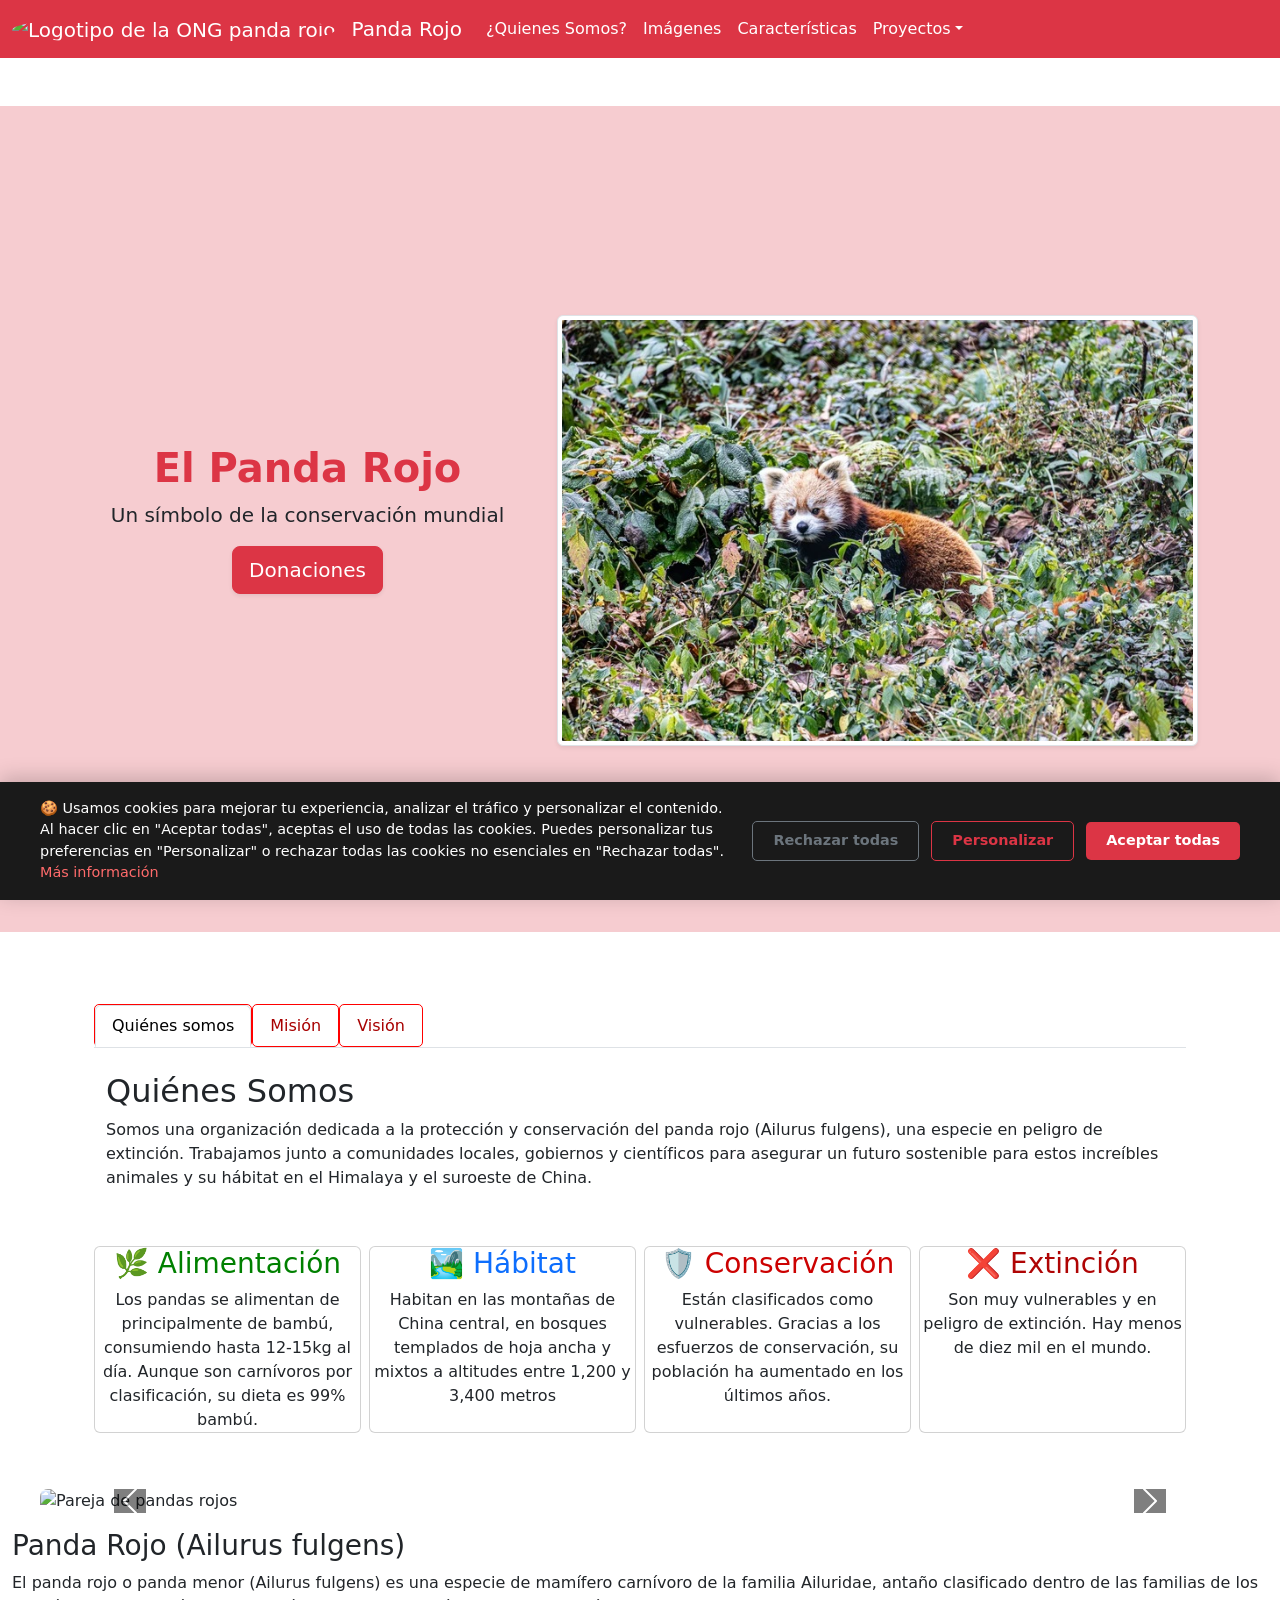
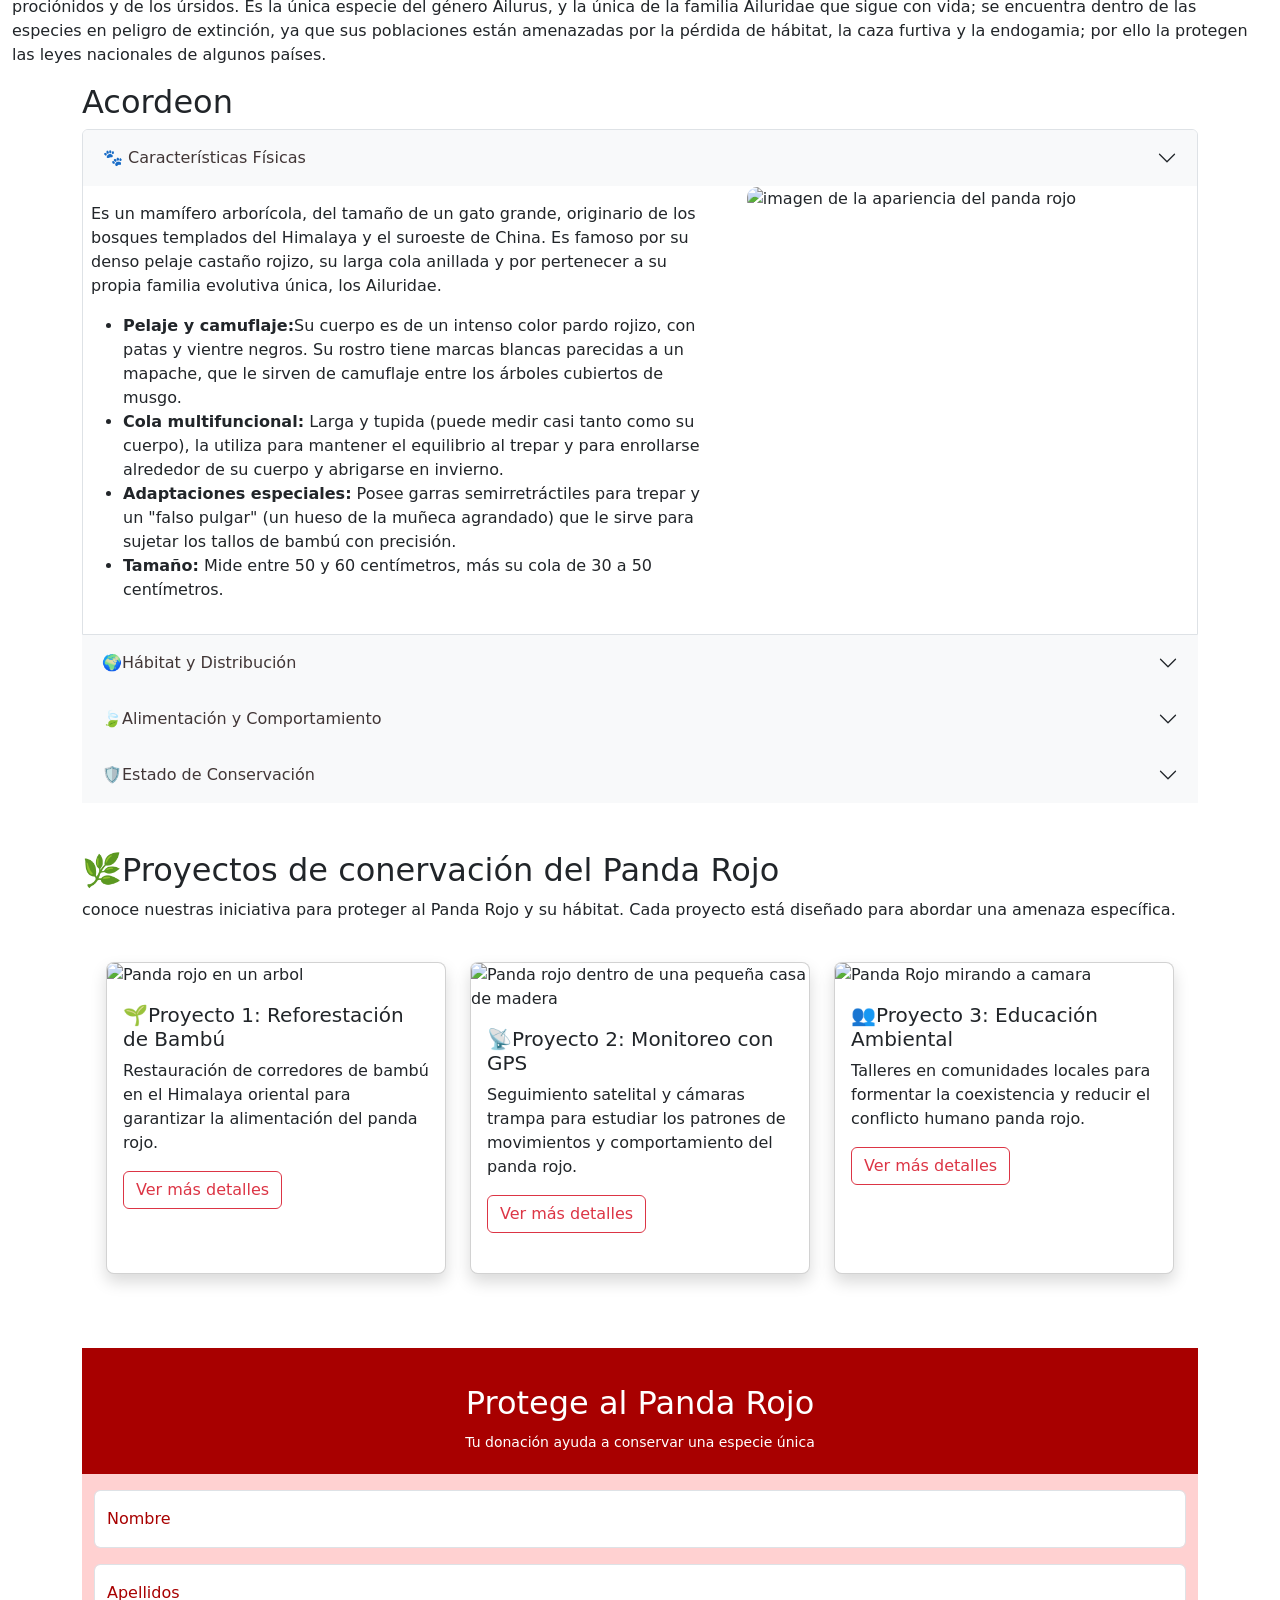
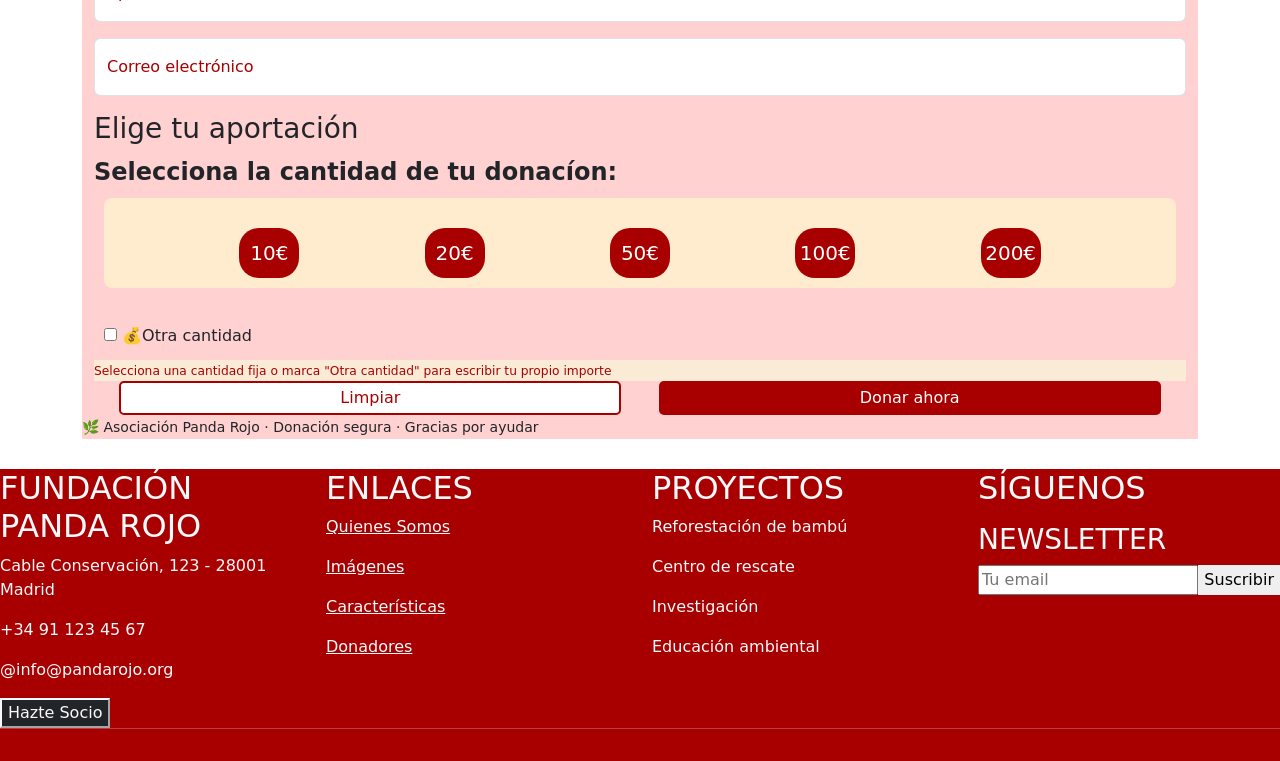
==== commit 474892bd: "cambios para las cookies" ====
--- a/index.html
+++ b/index.html
@@ -7,7 +7,12 @@
   <meta name="description" content="Esta pagina es de una ONG para el apoyo del panda Rojo">
   <link rel="stylesheet" href="https://cdnjs.cloudflare.com/ajax/libs/font-awesome/7.0.1/css/all.min.css" integrity="sha512-2SwdPD6INVrV/lHTZbO2nodKhrnDdJK9/kg2XD1r9uGqPo1cUbujc+IYdlYdEErWNu69gVcYgdxlmVmzTWnetw==" crossorigin="anonymous" referrerpolicy="no-referrer" />
    <!-- Estilos cookies -->
-  <link rel="stylesheet" href="com">
+  <link rel="stylesheet" href="components/cookies/styles_cookies_panda.css">
+
+  <!-- Scripts cookies -->
+   <script src="components/cookies/script_boton_flotante_preferencias.js"></script>
+   <script src="components/cookies/script_cookies_panda.js"></script>
+
   <!-- Latest compiled and minified CSS -->
   <link href="https://cdn.jsdelivr.net/npm/bootstrap@5.3.8/dist/css/bootstrap.min.css" rel="stylesheet">
 
@@ -558,7 +563,8 @@
            </div>
        </div>
   </footer>
-
+    <!-- Contenedor cookies -->
+      <div id="contenedor-cookies"></div>
      <!-- Colocarlo antes del body -->
      <a href="#" class="scroll-to-top" id="scrollTopBtn" aria-label="boton hacia arriba">
       <i class="fas fa-arrow-up"></i>
--- a/components/cookies/styles_cookies_panda.css
+++ b/components/cookies/styles_cookies_panda.css
@@ -0,0 +1,276 @@
+/* ===== COOKIE BANNER STYLES ===== */
+.cookie-banner {
+    position: fixed;
+    bottom: 0;
+    left: 0;
+    right: 0;
+    background: #1a1a1a;
+    color: white;
+    padding: 1rem;
+    z-index: 9999;
+    transform: translateY(100%);
+    transition: transform 0.3s ease;
+    box-shadow: 0 -4px 20px rgba(0, 0, 0, 0.2);
+}
+
+.cookie-banner.show {
+    transform: translateY(0);
+}
+
+.cookie-content {
+    max-width: 1200px;
+    margin: 0 auto;
+    display: flex;
+    align-items: center;
+    justify-content: space-between;
+    gap: 1rem;
+    flex-wrap: wrap;
+}
+
+.cookie-text {
+    flex: 1;
+    font-size: 0.9rem;
+    line-height: 1.5;
+}
+
+.cookie-text a {
+    color: #ff6b6b;
+    text-decoration: none;
+}
+
+.cookie-text a:hover {
+    text-decoration: underline;
+}
+
+.cookie-buttons {
+    display: flex;
+    gap: 0.75rem;
+    flex-wrap: wrap;
+    align-items: center;
+}
+
+.cookie-btn {
+    padding: 0.5rem 1.25rem;
+    border: none;
+    border-radius: 5px;
+    cursor: pointer;
+    font-weight: 600;
+    transition: all 0.2s ease;
+    font-size: 0.9rem;
+    white-space: nowrap;
+}
+
+/* 🆕 Botón Rechazar */
+.cookie-btn-reject {
+    background: transparent;
+    border: 1px solid #6c757d;
+    color: #6c757d;
+}
+
+.cookie-btn-reject:hover {
+    background: #6c757d;
+    color: white;
+    transform: translateY(-2px);
+}
+
+/* Botón Personalizar */
+.cookie-btn-customize {
+    background: transparent;
+    border: 1px solid #dc3545;
+    color: #dc3545;
+}
+
+.cookie-btn-customize:hover {
+    background: #dc3545;
+    color: white;
+    transform: translateY(-2px);
+}
+
+/* Botón Aceptar */
+.cookie-btn-accept {
+    background: #dc3545;
+    color: white;
+}
+
+.cookie-btn-accept:hover {
+    background: #a71d2e;
+    transform: translateY(-2px);
+}
+
+/* ===== MODAL DE PREFERENCIAS ===== */
+.cookie-modal {
+    display: none;
+    position: fixed;
+    top: 0;
+    left: 0;
+    width: 100%;
+    height: 100%;
+    background: rgba(0, 0, 0, 0.8);
+    z-index: 10000;
+    align-items: center;
+    justify-content: center;
+}
+
+.cookie-modal.show {
+    display: flex;
+}
+
+.cookie-modal-content {
+    background: white;
+    color: #333;
+    max-width: 500px;
+    width: 100%;
+    border-radius: 12px;
+    padding: 2rem;
+    position: relative;
+    animation: slideIn 0.3s ease;
+    max-height: 90vh;
+    overflow-y: auto;
+}
+
+.cookie-option {
+    margin: 1rem 0;
+    padding: 1rem;
+    border: 1px solid #ddd;
+    border-radius: 8px;
+    cursor: pointer;
+    transition: all 0.2s ease;
+}
+
+.cookie-option:hover {
+    background: #f5f5f5;
+}
+
+.cookie-option.disabled {
+    background: #f0f0f0;
+    cursor: not-allowed;
+    opacity: 0.7;
+}
+
+.cookie-option label {
+    display: flex;
+    align-items: center;
+    justify-content: space-between;
+    cursor: pointer;
+}
+
+.cookie-option.disabled label {
+    cursor: not-allowed;
+}
+
+.cookie-option input[type="checkbox"] {
+    width: 20px;
+    height: 20px;
+    cursor: pointer;
+}
+
+.cookie-option.disabled input[type="checkbox"] {
+    cursor: not-allowed;
+}
+
+.cookie-option small {
+    display: block;
+    margin-top: 0.5rem;
+    color: #666;
+    font-size: 0.8rem;
+}
+
+.modal-buttons {
+    display: flex;
+    gap: 0.75rem;
+    margin-top: 1.5rem;
+    flex-wrap: wrap;
+    justify-content: center;
+}
+
+.modal-buttons .cookie-btn {
+    flex: 1;
+    min-width: 140px;
+    text-align: center;
+}
+
+/* ===== RESPONSIVE ===== */
+@media (max-width: 768px) {
+    .cookie-content {
+        flex-direction: column;
+        text-align: center;
+    }
+    
+    .cookie-buttons {
+        justify-content: center;
+        width: 100%;
+    }
+    
+    .cookie-btn {
+        flex: 1;
+        min-width: 100px;
+        font-size: 0.8rem;
+        padding: 0.4rem 0.8rem;
+    }
+    
+    .cookie-modal-content {
+        margin: 1rem;
+        padding: 1.5rem;
+    }
+    
+    .modal-buttons {
+        flex-direction: column;
+    }
+    
+    .modal-buttons .cookie-btn {
+        min-width: unset;
+        width: 100%;
+    }
+}
+
+@media (max-width: 480px) {
+    .cookie-buttons {
+        flex-direction: column;
+        width: 100%;
+    }
+    
+    .cookie-btn {
+        width: 100%;
+        padding: 0.5rem;
+    }
+}
+
+/* ===== ANIMACIONES ===== */
+@keyframes slideIn {
+    from {
+        transform: translateY(-50px);
+        opacity: 0;
+    }
+    to {
+        transform: translateY(0);
+        opacity: 1;
+    }
+}
+
+@keyframes slideInRight {
+    from {
+        transform: translateX(100px);
+        opacity: 0;
+    }
+    to {
+        transform: translateX(0);
+        opacity: 1;
+    }
+}
+
+@keyframes fadeIn {
+    from {
+        opacity: 0;
+    }
+    to {
+        opacity: 1;
+    }
+}
+
+.cookie-policy-modal {
+    animation: fadeIn 0.3s ease;
+}
+
+.cookie-policy-content {
+    animation: slideIn 0.3s ease;
+}
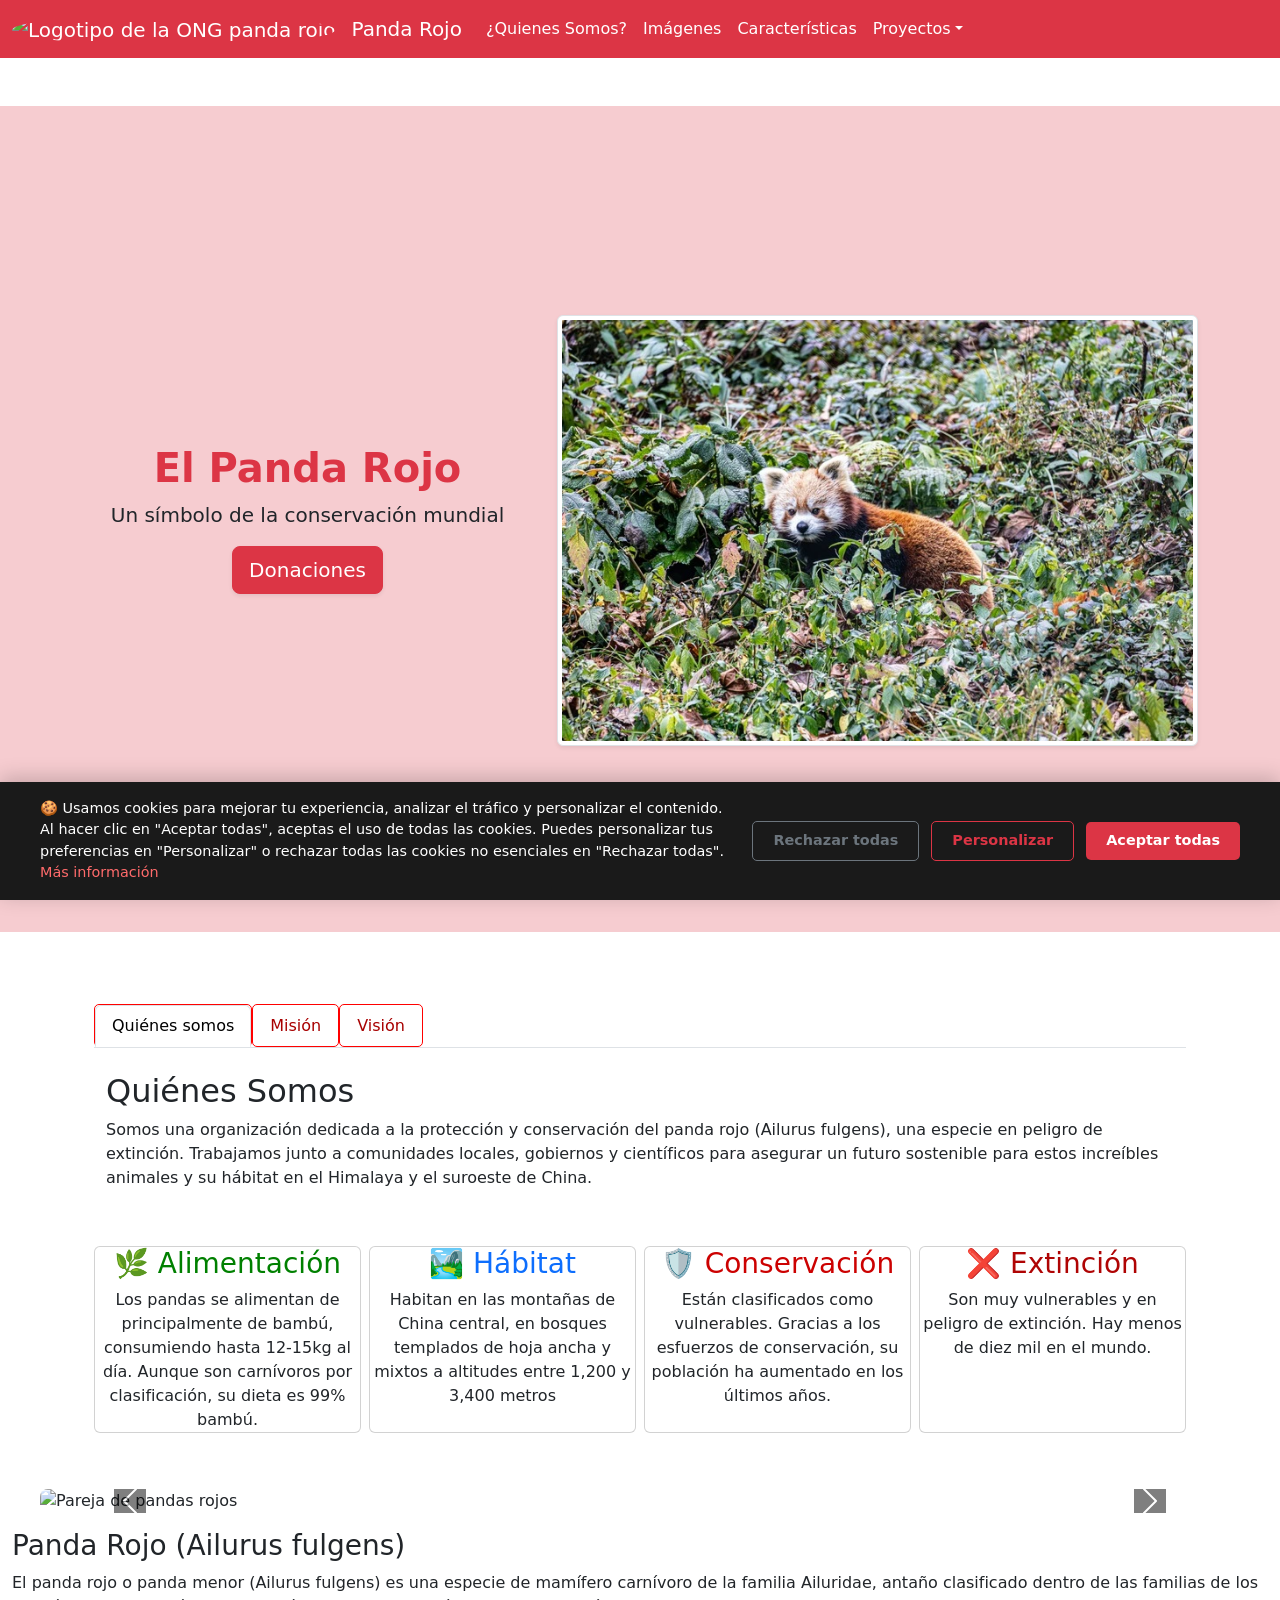
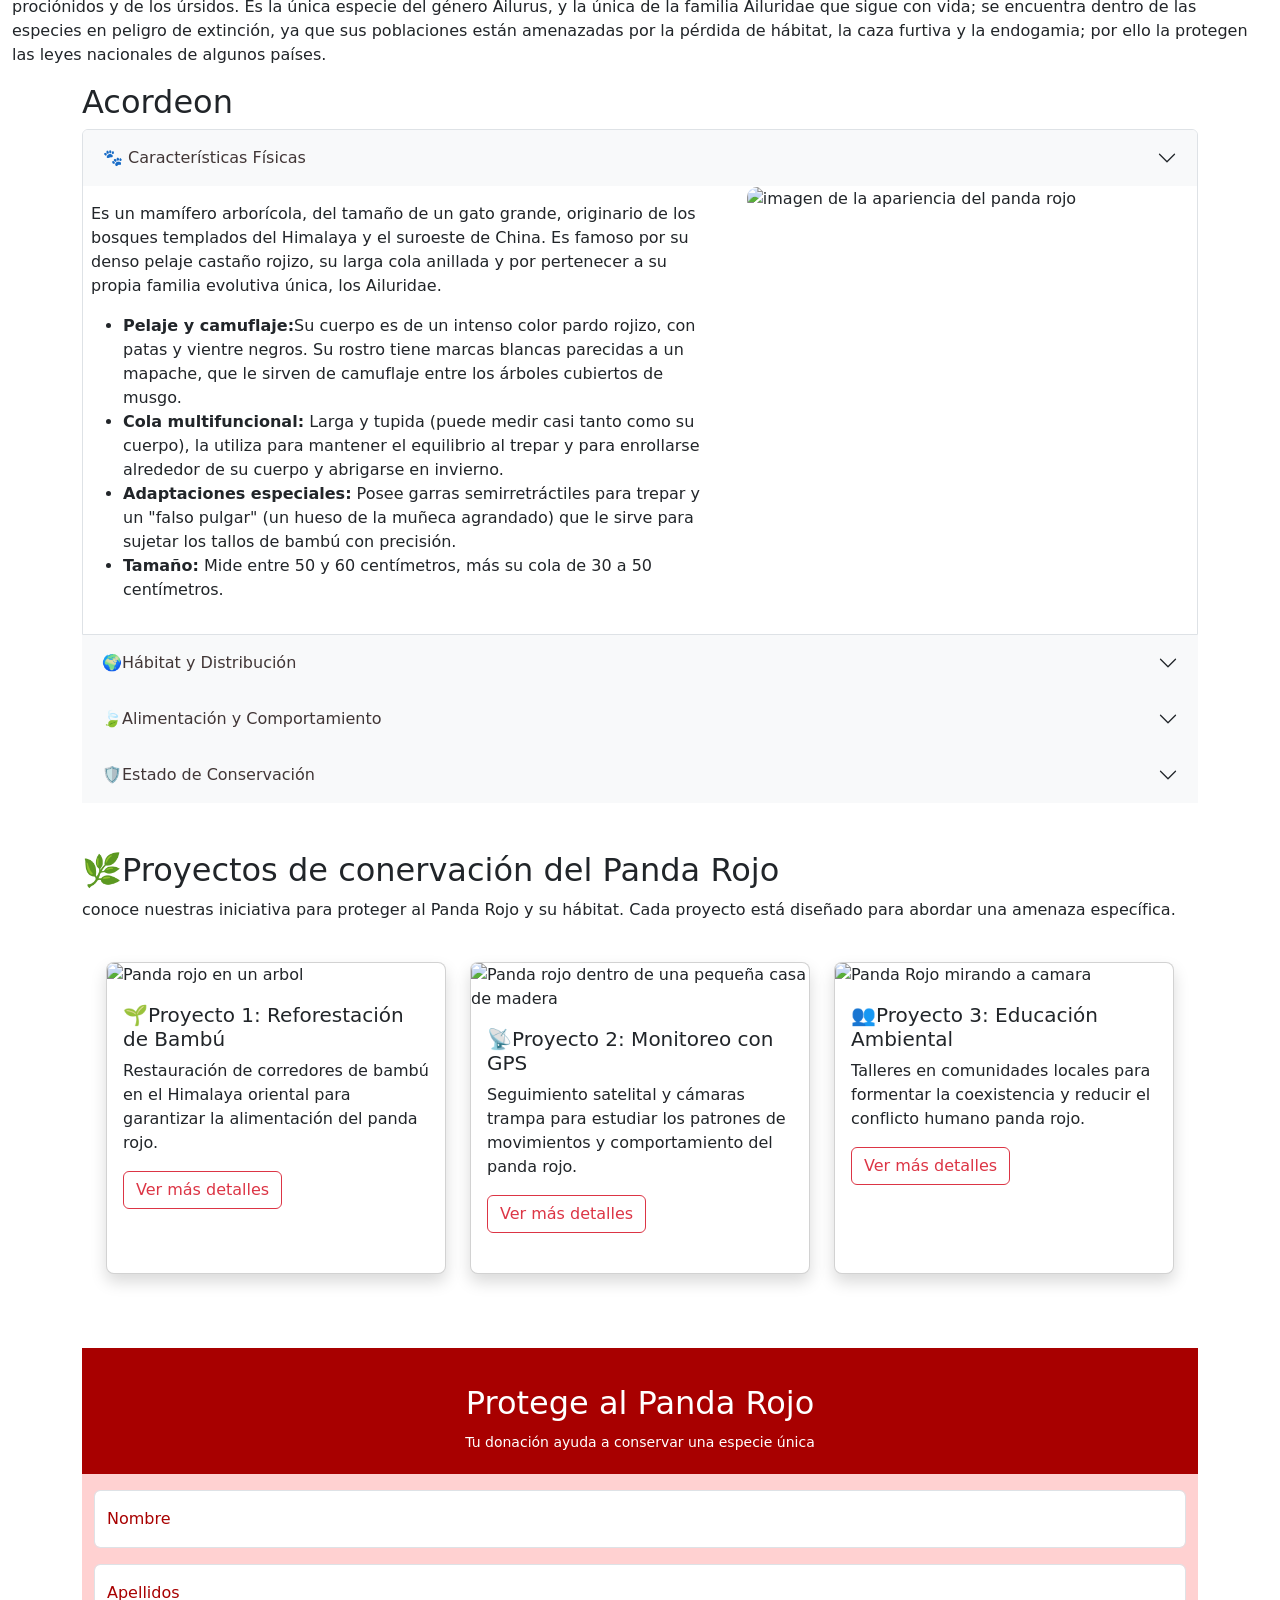
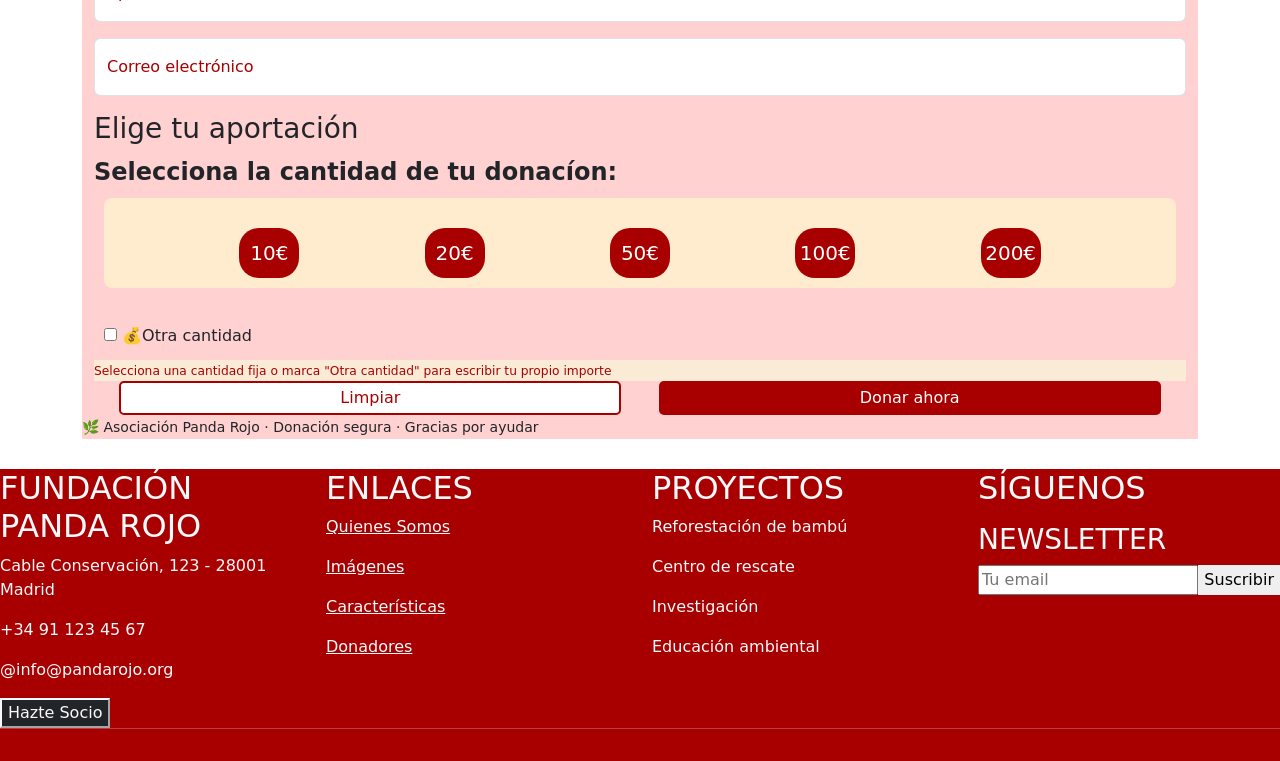
==== commit 17be0a8c: "update error 404" ====
--- a/index.html
+++ b/index.html
@@ -9,22 +9,24 @@
    <!-- Estilos cookies -->
   <link rel="stylesheet" href="components/cookies/styles_cookies_panda.css">
 
-  <!-- Scripts cookies -->
-   <script src="components/cookies/script_boton_flotante_preferencias.js"></script>
-   <script src="components/cookies/script_cookies_panda.js"></script>
+  
+
 
   <!-- Latest compiled and minified CSS -->
   <link href="https://cdn.jsdelivr.net/npm/bootstrap@5.3.8/dist/css/bootstrap.min.css" rel="stylesheet">
 
   <!-- Latest compiled JavaScript -->
   <script src="https://cdn.jsdelivr.net/npm/bootstrap@5.3.8/dist/js/bootstrap.bundle.min.js"></script>
+  
     <link rel="icon" href="assets/images/favicon.png" type="image/x-icon">
     <link rel="preconnect" href="https://cdnjs.cloudflare.com" crossorigin>
     <link rel="preconnect" href="https://cdn.jsdelivr.net" crossorigin>
     <link rel="preload" as="image" href="assets/Images/Foto-hero-panda (1).webp" fetchpriority="high">
     <link rel="stylesheet" href="CSS-reto-5/style-reto-5-min.css">
     
-
+<!-- Scripts cookies -->
+   <script src="components/cookies/script_cookies_panda.js" defer></script>
+   <script src="components/cookies/script_boton_flotante_preferencias.js" defer></script>
   <title>ONG Panda Rojo</title>
 </head>
 <body>
@@ -563,7 +565,7 @@
            </div>
        </div>
   </footer>
-    <!-- Contenedor cookies -->
+    <!-- Contenedor -->
       <div id="contenedor-cookies"></div>
      <!-- Colocarlo antes del body -->
      <a href="#" class="scroll-to-top" id="scrollTopBtn" aria-label="boton hacia arriba">
